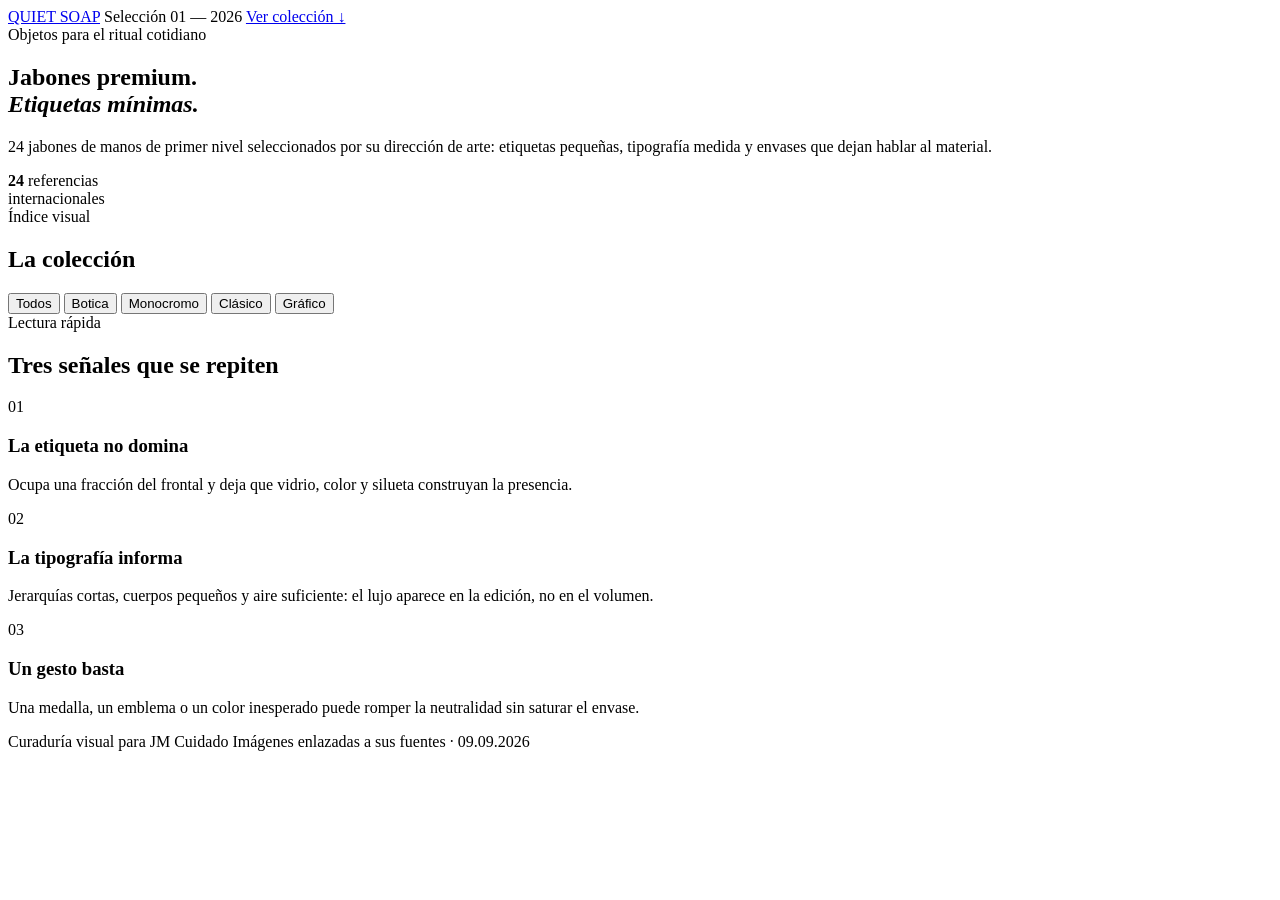
==== jm-cuidado/index.html @ 329b3beb "Publicar JM Cuidado: index.html" ====
<!doctype html>
<html lang="es">
<head>
  <meta charset="utf-8">
  <meta name="viewport" content="width=device-width, initial-scale=1">
  <meta name="description" content="Una selección visual de 24 jabones de manos premium con etiquetas y grafismos discretos.">
  <title>Quiet Soap — 24 referencias premium</title>
  <link rel="stylesheet" href="styles.css">
</head>
<body>
  <header class="site-header">
    <a class="wordmark" href="#top" aria-label="Quiet Soap, volver arriba">QUIET SOAP</a>
    <span class="edition">Selección 01 — 2026</span>
    <a class="jump-link" href="#collection">Ver colección ↓</a>
  </header>

  <main id="top">
    <section class="hero" aria-labelledby="hero-title">
      <div class="hero-kicker">Objetos para el ritual cotidiano</div>
      <h1 id="hero-title">Jabones premium.<br><em>Etiquetas mínimas.</em></h1>
      <div class="hero-meta">
        <p>24 jabones de manos de primer nivel seleccionados por su dirección de arte: etiquetas pequeñas, tipografía medida y envases que dejan hablar al material.</p>
        <div class="hero-count" aria-label="24 referencias">
          <strong>24</strong>
          <span>referencias<br>internacionales</span>
        </div>
      </div>
    </section>

    <section class="collection" id="collection" aria-labelledby="collection-title">
      <div class="collection-head">
        <div>
          <span class="eyebrow">Índice visual</span>
          <h2 id="collection-title">La colección</h2>
        </div>
        <div class="filters" role="group" aria-label="Filtrar por lenguaje visual">
          <button class="filter is-active" type="button" data-filter="all" aria-pressed="true">Todos</button>
          <button class="filter" type="button" data-filter="botica" aria-pressed="false">Botica</button>
          <button class="filter" type="button" data-filter="monocromo" aria-pressed="false">Monocromo</button>
          <button class="filter" type="button" data-filter="clasico" aria-pressed="false">Clásico</button>
          <button class="filter" type="button" data-filter="grafico" aria-pressed="false">Gráfico</button>
        </div>
      </div>

      <div class="product-grid" id="product-grid" aria-live="polite"></div>
      <p class="empty-state" id="empty-state" hidden>No hay referencias en esta categoría.</p>
    </section>

    <section class="notes" aria-labelledby="notes-title">
      <span class="eyebrow">Lectura rápida</span>
      <h2 id="notes-title">Tres señales que se repiten</h2>
      <div class="note-grid">
        <article>
          <span>01</span>
          <h3>La etiqueta no domina</h3>
          <p>Ocupa una fracción del frontal y deja que vidrio, color y silueta construyan la presencia.</p>
        </article>
        <article>
          <span>02</span>
          <h3>La tipografía informa</h3>
          <p>Jerarquías cortas, cuerpos pequeños y aire suficiente: el lujo aparece en la edición, no en el volumen.</p>
        </article>
        <article>
          <span>03</span>
          <h3>Un gesto basta</h3>
          <p>Una medalla, un emblema o un color inesperado puede romper la neutralidad sin saturar el envase.</p>
        </article>
      </div>
    </section>
  </main>

  <footer>
    <span>Curaduría visual para JM Cuidado</span>
    <span>Imágenes enlazadas a sus fuentes · 09.09.2026</span>
  </footer>

  <dialog class="viewer" id="viewer" aria-labelledby="viewer-title">
    <button class="viewer-close" id="viewer-close" type="button" aria-label="Cerrar imagen">Cerrar ×</button>
    <button class="viewer-nav viewer-prev" id="viewer-prev" type="button" aria-label="Producto anterior">←</button>
    <figure>
      <div class="viewer-image-wrap">
        <img id="viewer-image" alt="">
      </div>
      <figcaption>
        <span class="viewer-index" id="viewer-index"></span>
        <div>
          <p class="viewer-brand" id="viewer-brand"></p>
          <h2 id="viewer-title"></h2>
          <p class="viewer-note" id="viewer-note"></p>
        </div>
        <a id="viewer-source" href="#" target="_blank" rel="noreferrer">Ver fuente ↗</a>
      </figcaption>
    </figure>
    <button class="viewer-nav viewer-next" id="viewer-next" type="button" aria-label="Producto siguiente">→</button>
  </dialog>

  <script src="app.js"></script>
</body>
</html>
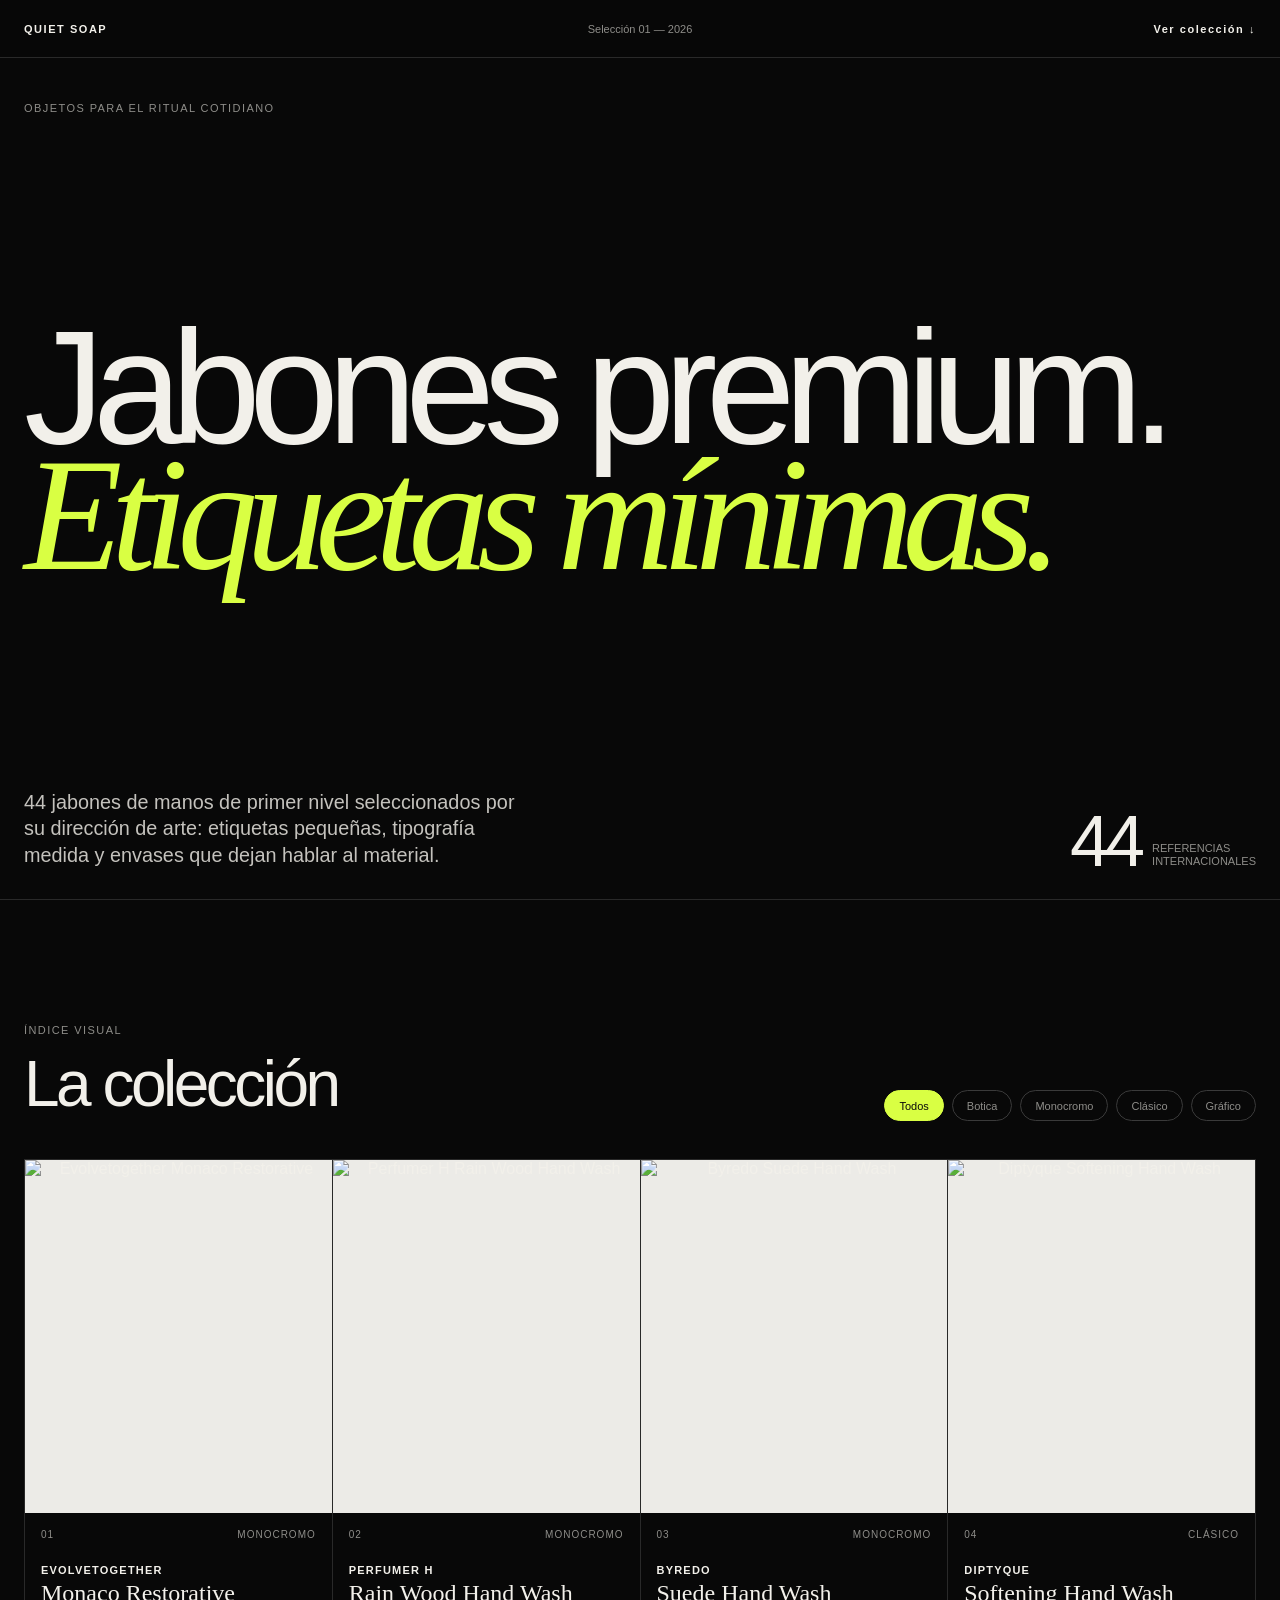
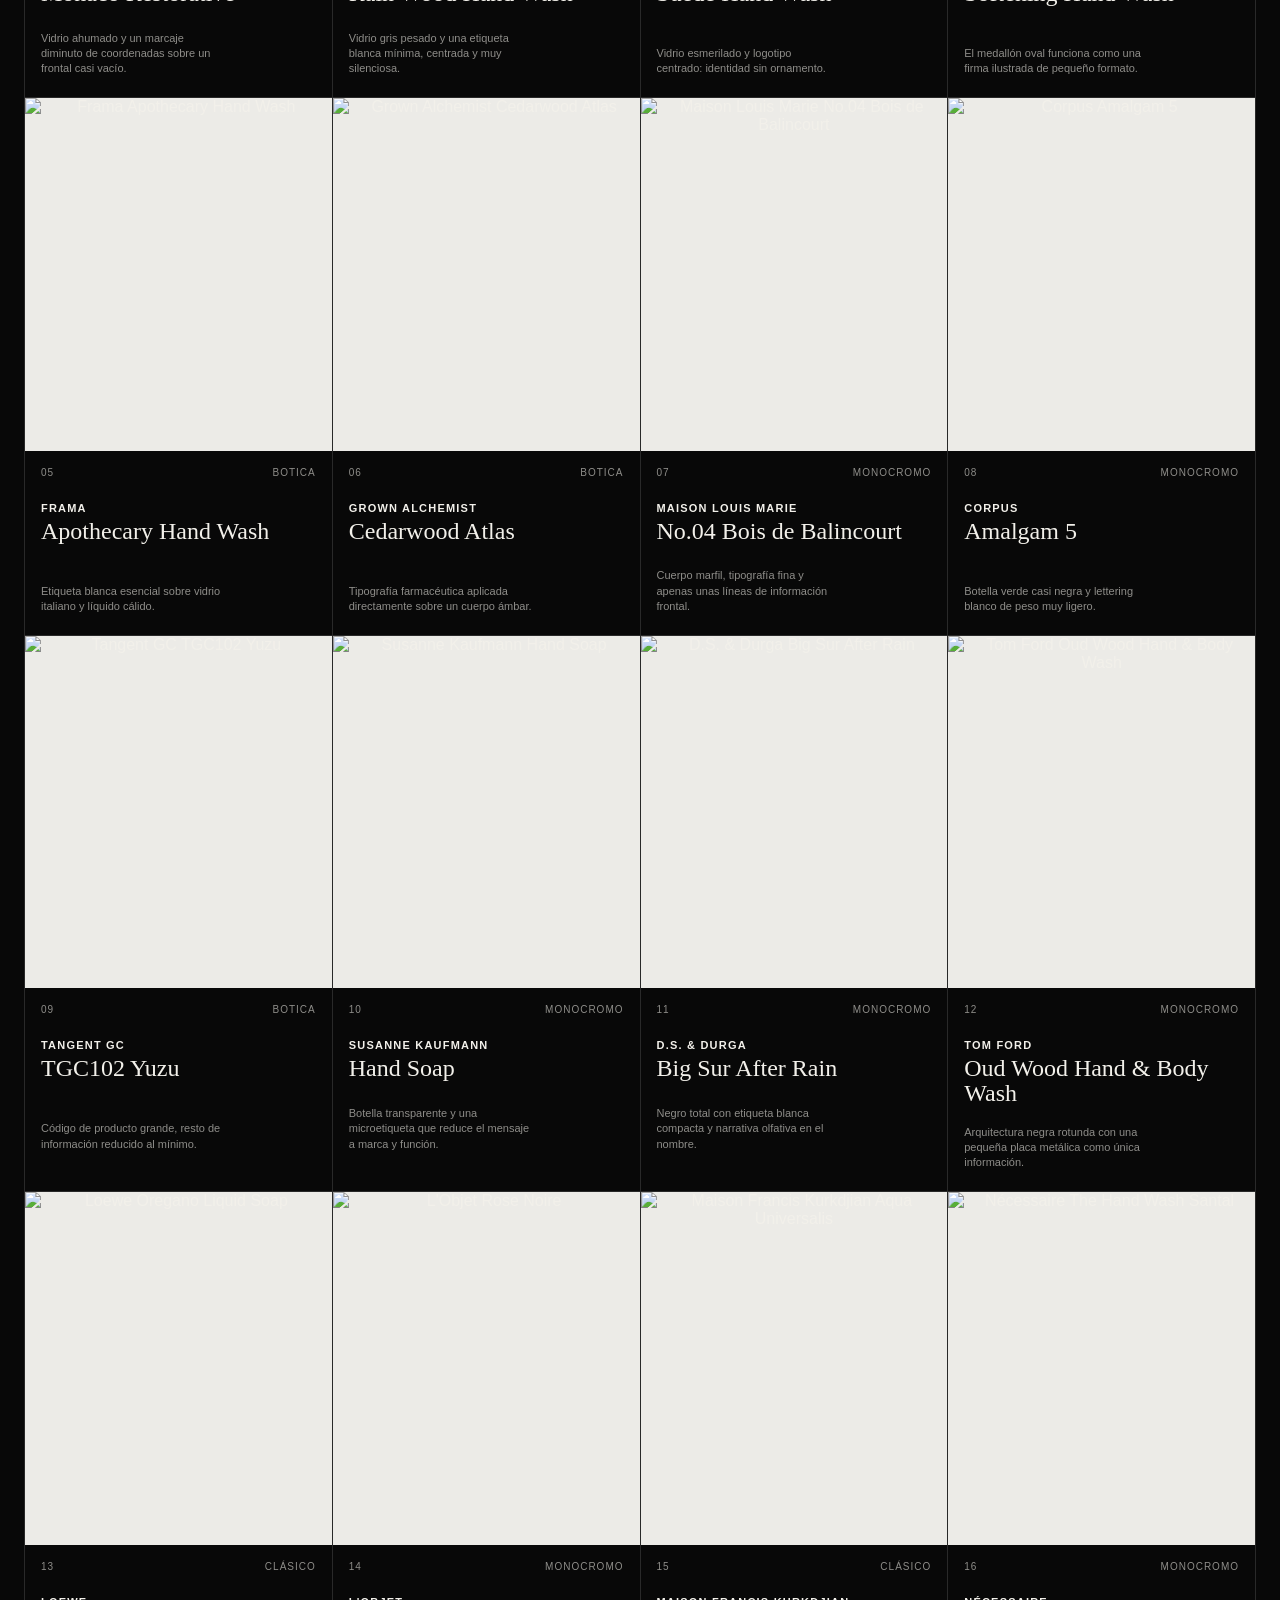
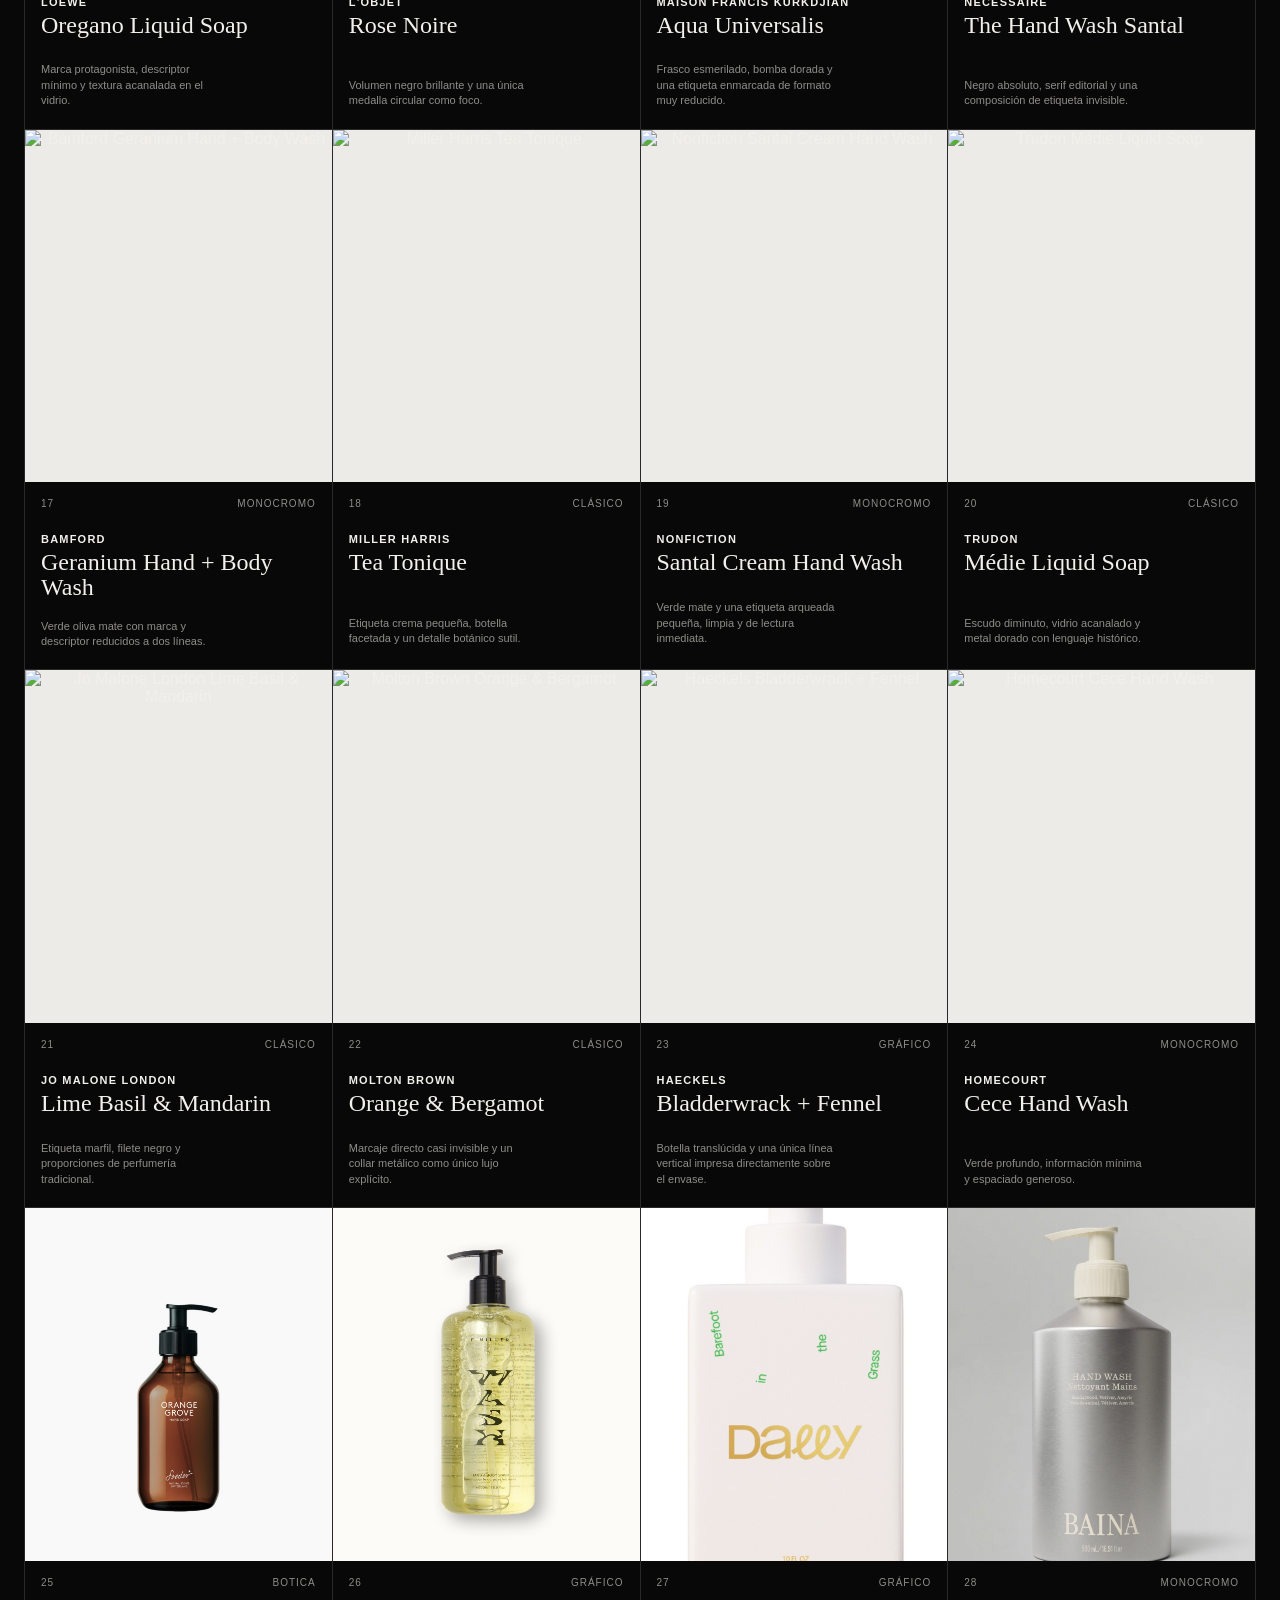
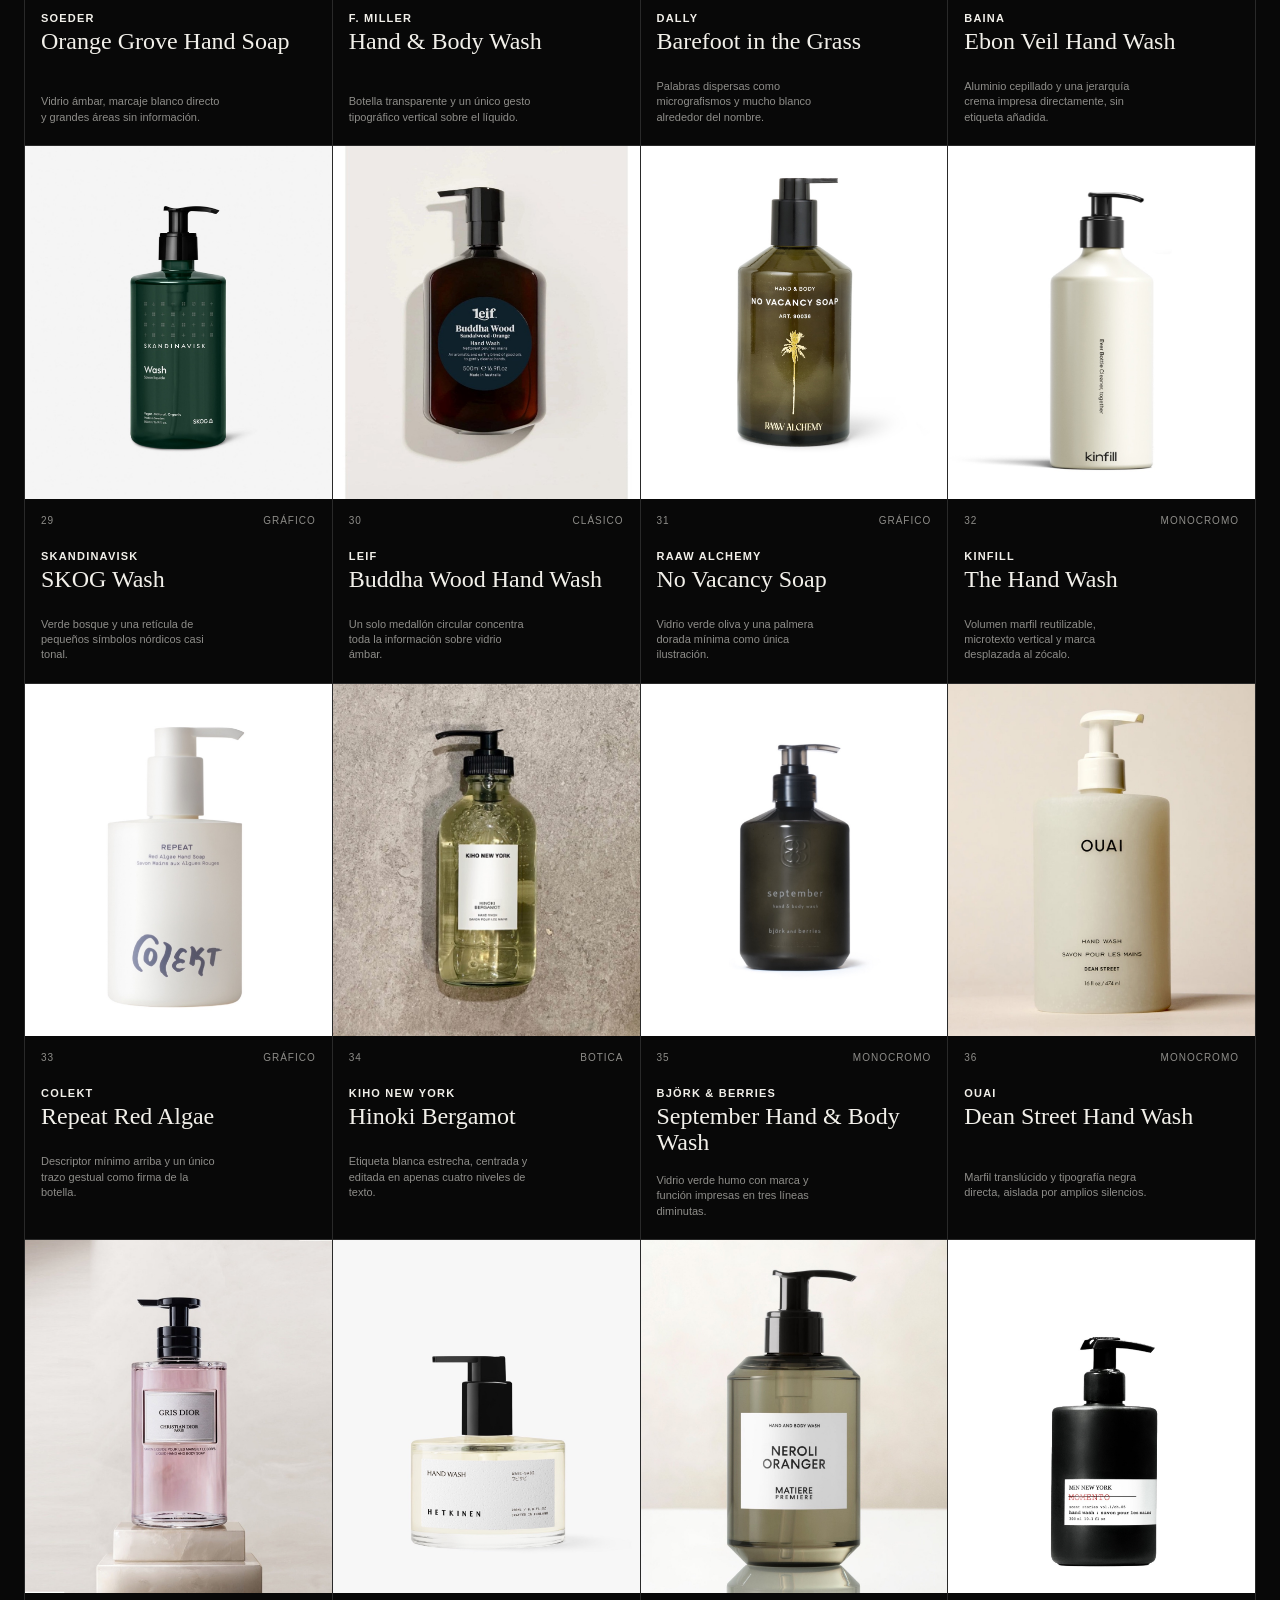
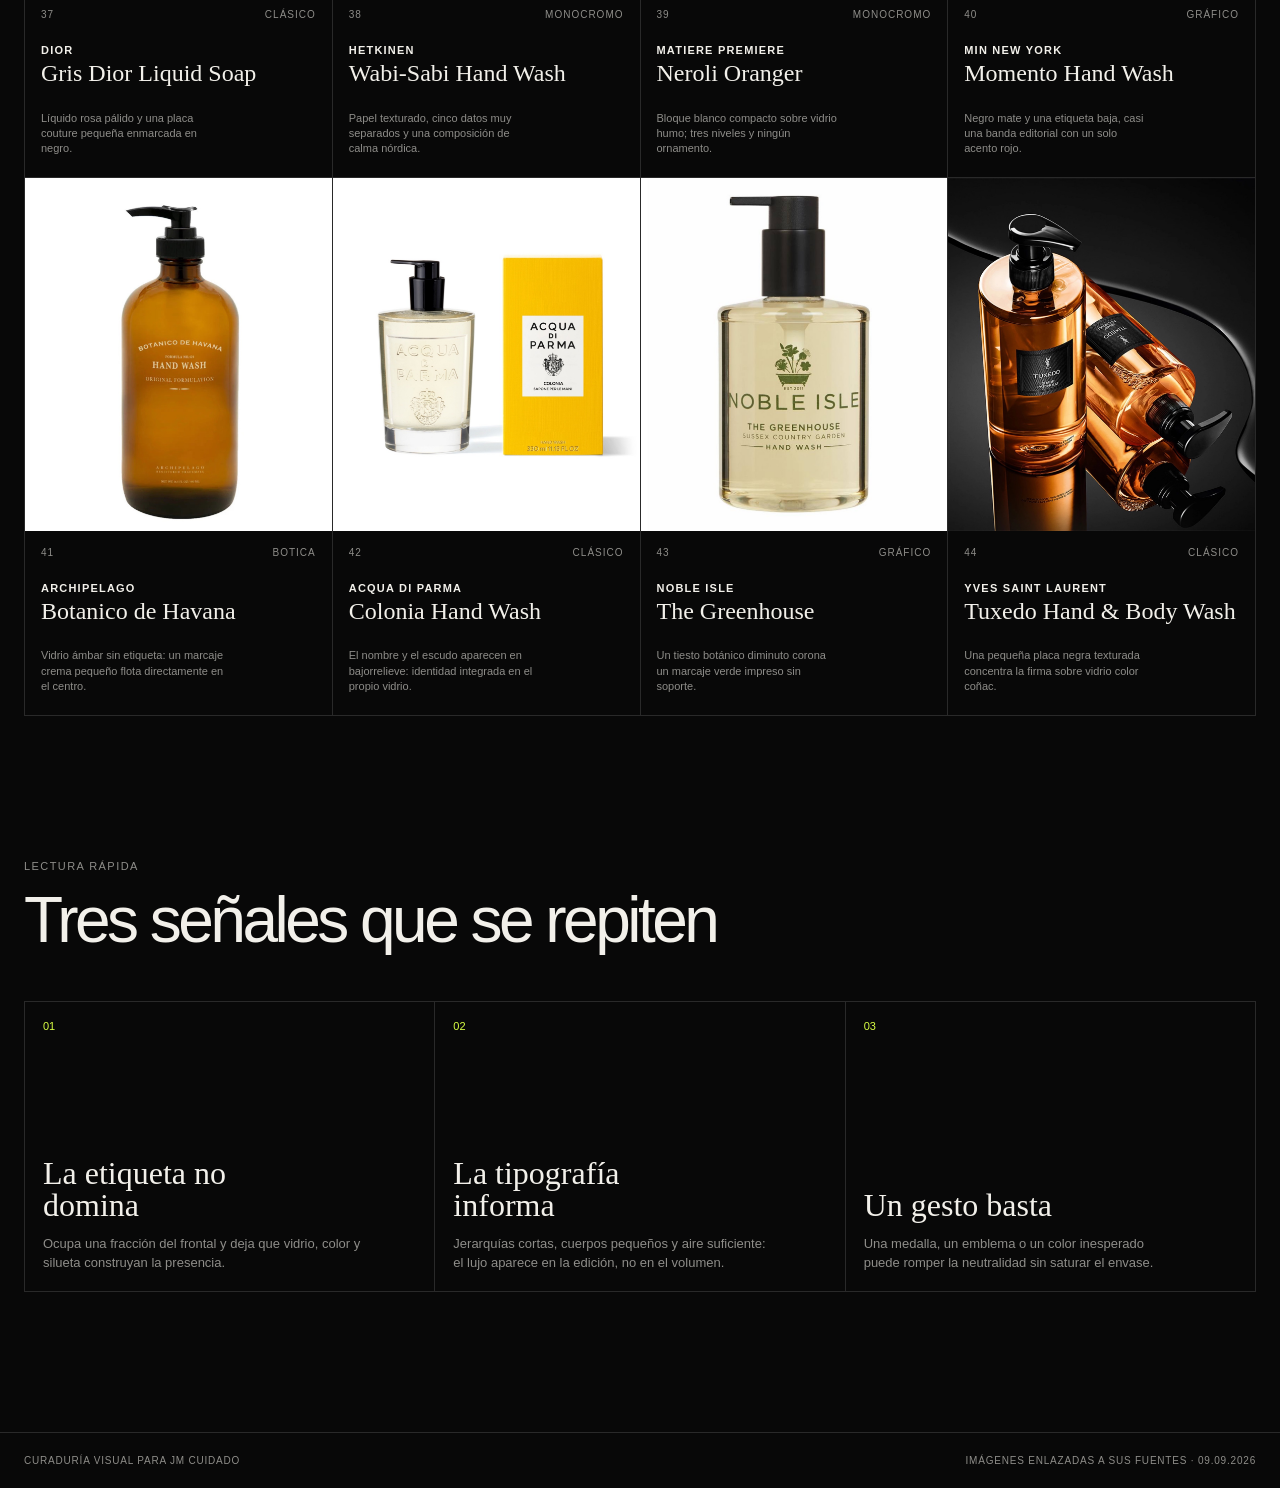
==== commit fd822cf9: "Ampliar JM Cuidado a 44 referencias y mejorar visor" ====
--- a/jm-cuidado/index.html
+++ b/jm-cuidado/index.html
@@ -3,8 +3,8 @@
 <head>
   <meta charset="utf-8">
   <meta name="viewport" content="width=device-width, initial-scale=1">
-  <meta name="description" content="Una selección visual de 24 jabones de manos premium con etiquetas y grafismos discretos.">
-  <title>Quiet Soap — 24 referencias premium</title>
+  <meta name="description" content="Una selección visual de 44 jabones de manos premium con etiquetas y grafismos discretos.">
+  <title>Quiet Soap — 44 referencias premium</title>
   <link rel="stylesheet" href="styles.css">
 </head>
 <body>
@@ -19,9 +19,9 @@
       <div class="hero-kicker">Objetos para el ritual cotidiano</div>
       <h1 id="hero-title">Jabones premium.<br><em>Etiquetas mínimas.</em></h1>
       <div class="hero-meta">
-        <p>24 jabones de manos de primer nivel seleccionados por su dirección de arte: etiquetas pequeñas, tipografía medida y envases que dejan hablar al material.</p>
-        <div class="hero-count" aria-label="24 referencias">
-          <strong>24</strong>
+        <p>44 jabones de manos de primer nivel seleccionados por su dirección de arte: etiquetas pequeñas, tipografía medida y envases que dejan hablar al material.</p>
+        <div class="hero-count" aria-label="44 referencias">
+          <strong>44</strong>
           <span>referencias<br>internacionales</span>
         </div>
       </div>
@@ -78,8 +78,9 @@
     <button class="viewer-close" id="viewer-close" type="button" aria-label="Cerrar imagen">Cerrar ×</button>
     <button class="viewer-nav viewer-prev" id="viewer-prev" type="button" aria-label="Producto anterior">←</button>
     <figure>
-      <div class="viewer-image-wrap">
-        <img id="viewer-image" alt="">
+      <div class="viewer-image-wrap" id="viewer-image-wrap">
+        <img id="viewer-image" alt="" role="button" tabindex="0" aria-label="Ampliar imagen al doble" aria-pressed="false" aria-describedby="viewer-zoom-hint">
+        <span class="viewer-zoom-hint" id="viewer-zoom-hint">Clic para zoom ×2</span>
       </div>
       <figcaption>
         <span class="viewer-index" id="viewer-index"></span>
--- a/jm-cuidado/styles.css
+++ b/jm-cuidado/styles.css
@@ -0,0 +1,267 @@
+:root {
+  --ink: #f2f0ea;
+  --muted: #8e8d89;
+  --line: #292929;
+  --black: #080808;
+  --panel: #101010;
+  --acid: #d9ff43;
+}
+
+* { box-sizing: border-box; }
+
+html {
+  scroll-behavior: smooth;
+  background: var(--black);
+}
+
+body {
+  margin: 0;
+  background: var(--black);
+  color: var(--ink);
+  font-family: Arial, Helvetica, sans-serif;
+  -webkit-font-smoothing: antialiased;
+}
+
+button, a { font: inherit; }
+a { color: inherit; }
+button { color: inherit; }
+
+.site-header {
+  position: sticky;
+  z-index: 20;
+  top: 0;
+  display: grid;
+  grid-template-columns: 1fr auto 1fr;
+  align-items: center;
+  min-height: 58px;
+  padding: 0 24px;
+  border-bottom: 1px solid var(--line);
+  background: rgba(8, 8, 8, .92);
+  backdrop-filter: blur(14px);
+}
+
+.wordmark, .jump-link {
+  font-size: 11px;
+  font-weight: 700;
+  letter-spacing: .14em;
+  text-decoration: none;
+}
+
+.jump-link { justify-self: end; }
+.edition { color: var(--muted); font-size: 11px; }
+
+.hero {
+  min-height: calc(100vh - 58px);
+  display: flex;
+  flex-direction: column;
+  justify-content: space-between;
+  padding: 44px 24px 30px;
+  border-bottom: 1px solid var(--line);
+}
+
+.hero-kicker, .eyebrow {
+  color: var(--muted);
+  font-size: 11px;
+  letter-spacing: .13em;
+  text-transform: uppercase;
+}
+
+.hero h1 {
+  max-width: 1500px;
+  margin: 40px 0;
+  font-size: clamp(64px, 12.6vw, 184px);
+  font-weight: 400;
+  line-height: .78;
+  letter-spacing: -.072em;
+}
+
+.hero h1 em {
+  color: var(--acid);
+  font-family: Georgia, 'Times New Roman', serif;
+  font-weight: 400;
+}
+
+.hero-meta {
+  display: grid;
+  grid-template-columns: minmax(260px, 510px) auto;
+  justify-content: space-between;
+  gap: 48px;
+  align-items: end;
+}
+
+.hero-meta > p {
+  max-width: 520px;
+  margin: 0;
+  color: #c4c2bd;
+  font-size: clamp(16px, 1.55vw, 22px);
+  line-height: 1.35;
+}
+
+.hero-count { display: flex; align-items: flex-end; gap: 12px; }
+.hero-count strong { font-size: 72px; font-weight: 400; line-height: .78; letter-spacing: -.07em; }
+.hero-count span { color: var(--muted); font-size: 11px; line-height: 1.25; text-transform: uppercase; }
+
+.collection { padding: 120px 24px 140px; }
+.collection-head { display: flex; justify-content: space-between; align-items: flex-end; gap: 32px; margin-bottom: 38px; }
+.collection h2, .notes > h2 { margin: 9px 0 0; font-size: clamp(36px, 5vw, 68px); font-weight: 400; letter-spacing: -.055em; }
+
+.filters { display: flex; flex-wrap: wrap; justify-content: flex-end; gap: 8px; }
+.filter {
+  cursor: pointer;
+  border: 1px solid #3a3a3a;
+  border-radius: 999px;
+  background: transparent;
+  padding: 9px 14px 8px;
+  color: var(--muted);
+  font-size: 11px;
+}
+.filter:hover, .filter:focus-visible { border-color: #6a6a6a; color: var(--ink); }
+.filter.is-active { border-color: var(--acid); background: var(--acid); color: #0a0a0a; }
+
+.product-grid {
+  display: grid;
+  grid-template-columns: repeat(4, minmax(0, 1fr));
+  border-top: 1px solid var(--line);
+  border-left: 1px solid var(--line);
+}
+
+.product-card {
+  min-width: 0;
+  border-right: 1px solid var(--line);
+  border-bottom: 1px solid var(--line);
+  background: var(--black);
+}
+
+.product-card[hidden] { display: none; }
+
+.product-visual {
+  position: relative;
+  display: block;
+  width: 100%;
+  aspect-ratio: 1 / 1.15;
+  overflow: hidden;
+  border: 0;
+  background: #ecebe7;
+  padding: 0;
+  cursor: zoom-in;
+}
+
+.product-visual::after {
+  content: 'AMPLIAR ↗';
+  position: absolute;
+  right: 13px;
+  bottom: 13px;
+  padding: 7px 9px 6px;
+  background: #0a0a0a;
+  color: #fff;
+  font-size: 9px;
+  letter-spacing: .1em;
+  opacity: 0;
+  transform: translateY(4px);
+  transition: opacity .2s ease, transform .2s ease;
+}
+
+.product-visual:hover::after, .product-visual:focus-visible::after { opacity: 1; transform: none; }
+.product-visual:focus-visible { outline: 2px solid var(--acid); outline-offset: -2px; }
+
+.product-visual img {
+  display: block;
+  width: 100%;
+  height: 100%;
+  object-fit: cover;
+  transition: transform .55s cubic-bezier(.2,.65,.2,1);
+}
+
+.product-visual:hover img { transform: scale(1.035); }
+
+.product-info { min-height: 184px; padding: 16px 16px 20px; display: flex; flex-direction: column; }
+.product-topline { display: flex; justify-content: space-between; gap: 12px; color: var(--muted); font-size: 10px; text-transform: uppercase; letter-spacing: .1em; }
+.product-brand { margin: 24px 0 5px; font-size: 11px; font-weight: 700; letter-spacing: .11em; text-transform: uppercase; }
+.product-name { margin: 0; font-family: Georgia, 'Times New Roman', serif; font-size: 24px; font-weight: 400; line-height: 1.05; }
+.product-note { max-width: 30ch; margin: auto 0 0; padding-top: 18px; color: var(--muted); font-size: 11px; line-height: 1.4; }
+
+.notes { padding: 0 24px 140px; }
+.note-grid { display: grid; grid-template-columns: repeat(3, 1fr); margin-top: 44px; border-top: 1px solid var(--line); border-left: 1px solid var(--line); }
+.note-grid article { min-height: 290px; padding: 18px; border-right: 1px solid var(--line); border-bottom: 1px solid var(--line); display: flex; flex-direction: column; }
+.note-grid article > span { color: var(--acid); font-size: 11px; }
+.note-grid h3 { margin: auto 0 14px; max-width: 12ch; font-family: Georgia, 'Times New Roman', serif; font-size: 32px; font-weight: 400; line-height: 1; }
+.note-grid p { max-width: 44ch; margin: 0; color: var(--muted); font-size: 13px; line-height: 1.45; }
+
+footer { display: flex; justify-content: space-between; gap: 20px; padding: 22px 24px; border-top: 1px solid var(--line); color: var(--muted); font-size: 10px; text-transform: uppercase; letter-spacing: .08em; }
+
+.viewer {
+  width: 100vw;
+  max-width: none;
+  height: 100vh;
+  max-height: none;
+  margin: 0;
+  border: 0;
+  background: #080808;
+  color: var(--ink);
+  padding: 18px;
+  overflow: hidden;
+}
+.viewer::backdrop { background: rgba(0,0,0,.92); }
+.viewer[open] { display: grid; grid-template-columns: minmax(0, 1fr); place-items: center; }
+.viewer-close { position: fixed; z-index: 5; top: 18px; right: 20px; border: 0; border-radius: 999px; background: rgba(8,8,8,.76); padding: 9px 11px; cursor: pointer; font-size: 12px; text-transform: uppercase; letter-spacing: .08em; backdrop-filter: blur(10px); }
+.viewer-close:hover, .viewer-close:focus-visible, .viewer-nav:hover, .viewer-nav:focus-visible { color: var(--acid); }
+.viewer-nav { position: fixed; z-index: 4; top: 50%; width: 44px; height: 44px; border: 1px solid rgba(255,255,255,.22); border-radius: 50%; background: rgba(8,8,8,.72); cursor: pointer; font-size: 22px; transform: translateY(-50%); backdrop-filter: blur(10px); }
+.viewer-prev { left: 22px; }
+.viewer-next { right: 22px; }
+.viewer figure { width: min(100%, 1500px); height: calc(100dvh - 36px); min-width: 0; min-height: 0; margin: 0; display: grid; grid-template-rows: minmax(0, 1fr) auto; }
+.viewer-image-wrap { position: relative; min-width: 0; min-height: 0; display: flex; align-items: center; justify-content: center; overflow: hidden; overscroll-behavior: contain; background: #ecebe7; }
+.viewer-image-wrap img { display: block; width: auto; height: auto; max-width: 100%; max-height: 100%; object-fit: contain; cursor: zoom-in; user-select: none; -webkit-user-drag: none; }
+.viewer-image-wrap.is-zoomed { display: block; overflow: auto; cursor: grab; touch-action: none; }
+.viewer-image-wrap.is-zoomed img { max-width: none; max-height: none; margin: 0 auto; cursor: zoom-out; }
+.viewer-image-wrap.is-dragging { cursor: grabbing; }
+.viewer-image-wrap.is-dragging img { cursor: grabbing; }
+.viewer-zoom-hint { position: absolute; z-index: 2; right: 12px; bottom: 12px; border-radius: 999px; background: rgba(8,8,8,.78); padding: 8px 10px 7px; color: #fff; font-size: 9px; letter-spacing: .08em; text-transform: uppercase; pointer-events: none; backdrop-filter: blur(8px); }
+.viewer figcaption { display: grid; grid-template-columns: 64px minmax(0, 1fr) auto; gap: 18px; align-items: start; padding: 16px 2px 2px; }
+.viewer-index, .viewer-brand { margin: 0; color: var(--muted); font-size: 10px; text-transform: uppercase; letter-spacing: .09em; }
+.viewer h2 { margin: 5px 0 0; font-family: Georgia, 'Times New Roman', serif; font-size: 24px; font-weight: 400; }
+.viewer-note { margin: 5px 0 0; color: var(--muted); font-size: 11px; }
+.viewer figcaption a { margin-top: 2px; font-size: 10px; text-transform: uppercase; letter-spacing: .09em; text-decoration: none; border-bottom: 1px solid #555; padding-bottom: 3px; }
+.viewer figcaption a:hover { border-color: var(--acid); color: var(--acid); }
+
+@media (max-width: 1050px) {
+  .product-grid { grid-template-columns: repeat(3, minmax(0, 1fr)); }
+}
+
+@media (max-width: 760px) {
+  .site-header { grid-template-columns: 1fr auto; }
+  .edition { display: none; }
+  .hero { min-height: 760px; padding-top: 28px; }
+  .hero h1 { font-size: clamp(62px, 20vw, 108px); line-height: .82; }
+  .hero-meta { grid-template-columns: 1fr; }
+  .hero-count { justify-self: end; }
+  .collection { padding: 86px 14px 100px; }
+  .collection-head { align-items: flex-start; flex-direction: column; }
+  .filters { justify-content: flex-start; }
+  .product-grid { grid-template-columns: repeat(2, minmax(0, 1fr)); }
+  .product-info { min-height: 178px; padding: 13px; }
+  .product-name { font-size: 20px; }
+  .notes { padding: 0 14px 100px; }
+  .note-grid { grid-template-columns: 1fr; }
+  .note-grid article { min-height: 240px; }
+  footer { align-items: flex-start; flex-direction: column; }
+  .viewer { padding: 8px; }
+  .viewer figure { height: calc(100dvh - 16px); }
+  .viewer-close { top: 12px; right: 12px; }
+  .viewer-nav { top: calc(50% - 48px); width: 38px; height: 38px; font-size: 18px; }
+  .viewer-prev { left: 14px; }
+  .viewer-next { right: 14px; }
+  .viewer figcaption { grid-template-columns: 42px 1fr; }
+  .viewer figcaption a { grid-column: 2; justify-self: start; }
+  .viewer-zoom-hint { right: 8px; bottom: 8px; }
+}
+
+@media (max-width: 430px) {
+  .product-grid { grid-template-columns: 1fr; }
+  .product-visual { aspect-ratio: 1 / 1.04; }
+  .product-info { min-height: 160px; }
+}
+
+@media (prefers-reduced-motion: reduce) {
+  html { scroll-behavior: auto; }
+  .product-visual img, .product-visual::after { transition: none; }
+}
